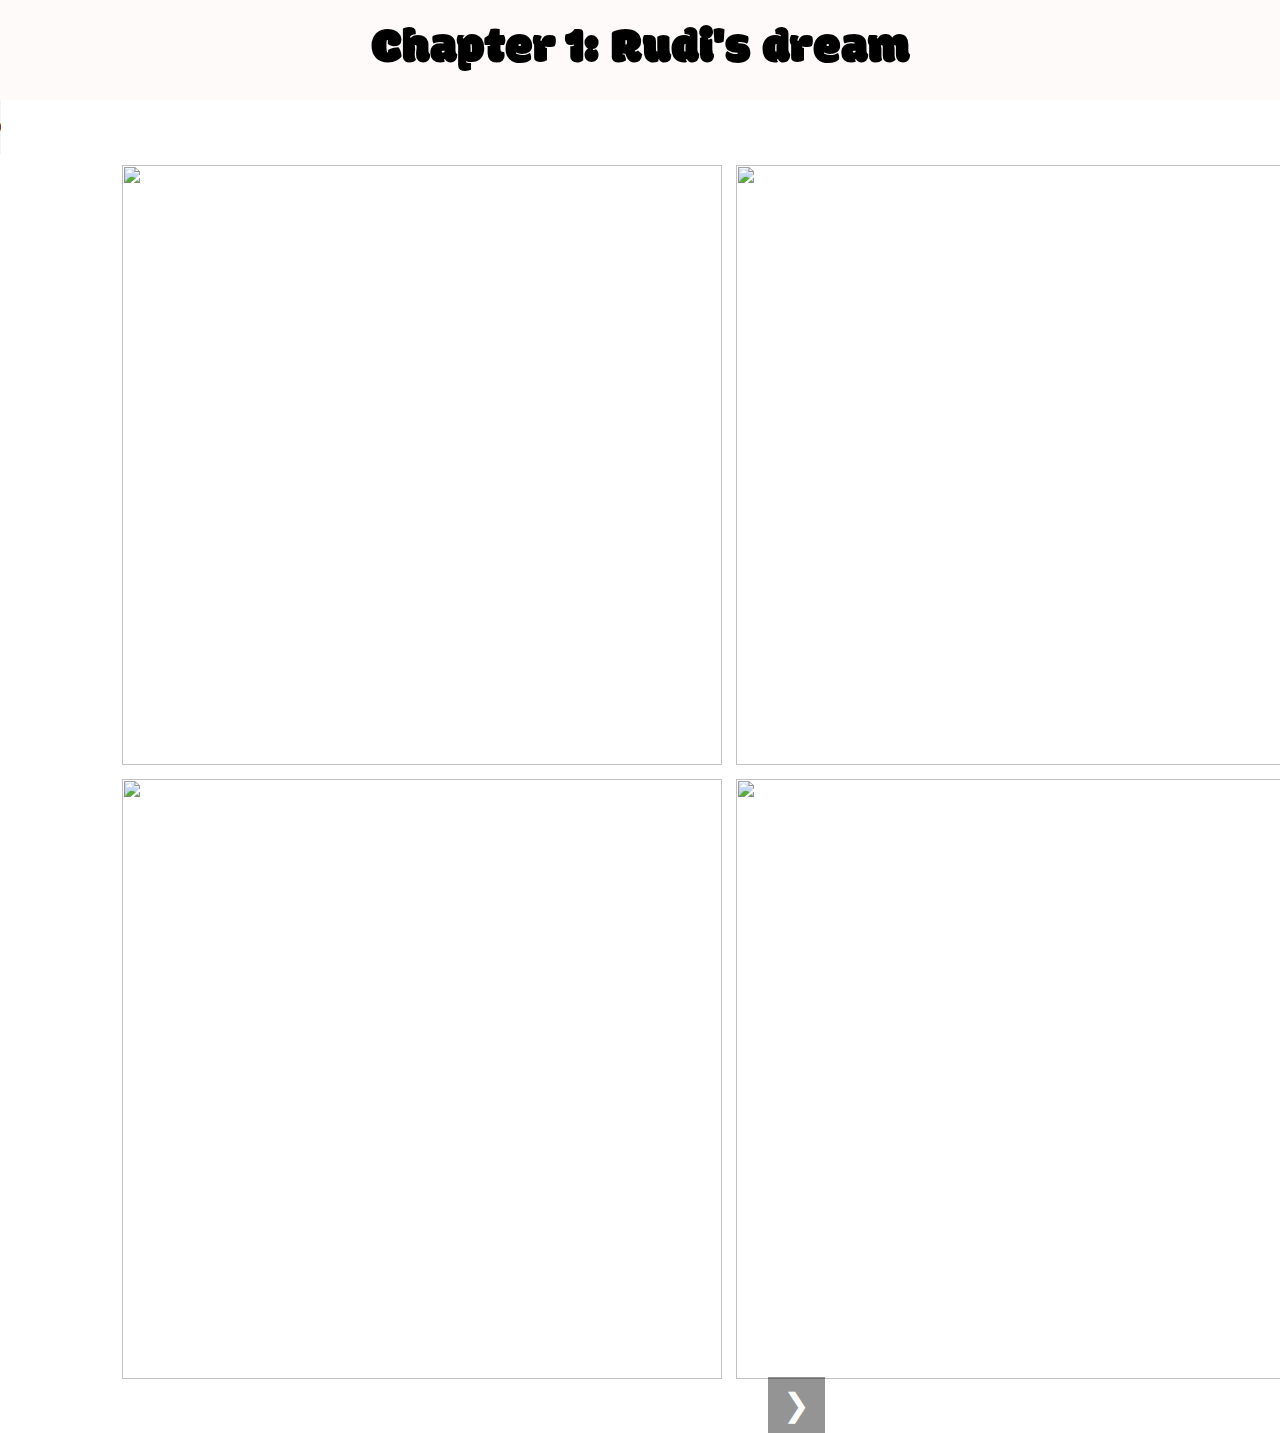
==== index.html @ 5359c795 "Update and rename page1.html to index.html" ====
<!DOCTYPE html>
<html lang="en">
<head>
    <meta charset="UTF-8">
    <meta name="viewport" content="width=device-width, initial-scale=1.0">
    <title>Document</title>
    <link rel="stylesheet" href="page1.css">
    <link rel="preconnect" href="https://fonts.googleapis.com">
    <link rel="preconnect" href="https://fonts.gstatic.com" crossorigin>
    <link href="https://fonts.googleapis.com/css2?family=Modak&display=swap" rel="stylesheet">
</head>
<body>

    <div>
        <div class="chapter">
            <p>Chapter 1: Rudi's dream </p>
        </div>
        <audio id="myAudio" loop controls>
            <source src="narracja - Made with Clipchamp.mp3">
        </audio>

        <div class="zdjęcia">
            <img src="./Zdjęcia/Panel 1.png" alt="">
            <img src="./Zdjęcia/Panel 2.png" alt="">
            <img src="./Zdjęcia/Panel 3.png" alt="">
            <img src="./Zdjęcia/Panel 4.png" alt="">
            
        </div>
    </div>
    <a href="page2.html" class="next">&#10095</a>
</body>
</html>
---- page1.css ----
body {
    margin: 0;
    padding: 0;
}
.chapter {
    width: 100%;
    height: 100px;
    font-size: 50px;
    font-family: "Modak", system-ui;
    font-weight: 300;
    font-style: normal;
    background-color: snow;
    display: grid;
    justify-content: center;
    align-items: center;
    animation: animacja 2s infinite;
    animation-direction: alternate;
}

@media screen  and (max-width:1000px) {
    .chapter {
        font-size: 25px;
        left: 50%;
    }
    
}

.audio {
    position: relative;
    top: -80px;
}

@keyframes animacja {
    from {
        scale: 1; color: black;
    }
    to {
        scale: 0.9; color: rgba(32, 32, 32, 0.858);
    }
}
.chapter p {
    margin: 0;
    padding: 0;
}




.prev {
    left: -65px;

}
.next {

    position: relative;
    left: 60%;
    top: 50%;
    transform: translateY(-50%);
    font-size: 2rem;
    padding: 10px 15px;
    background-color: rgba(0, 0, 0, 0.421);
    color: white;
    border: none;
    cursor: pointer;
    text-decoration: none;
}

@media screen  and (max-width:400px) {
    .next {
        position: relative;
        left: 80%;
    }
    
}

@media screen  and (max-width:400px) {
    .next {
        position: relative;
        left: 80%;
    }
    
}


.zdjęcia {
    width: 80%;
    display:  grid;
    grid-template-columns: 1fr 1fr;
    position: relative;
    left: 9% ;

}

.zdjęcia img {
    width: 600px;    
    height: 600px;
    padding: 2px 2px;
    margin: 5px 5px;
}

@media screen  and (max-width:1000px) {
    .zdjęcia {
        display:  grid;
    grid-template-columns: 1fr;
    }
    
}

@media screen  and (max-width:1000px) {
    .zdjęcia img {
        width: 500px;    
        height: 500px;
        padding: 2px 2px;
        margin: 5px 5px;
    }
    
}

@media screen  and (max-width:600px) {
    .zdjęcia img {
        width: 300px;    
        height: 300px;
        padding: 2px 2px;
        margin: 5px 5px;
    }
    
}
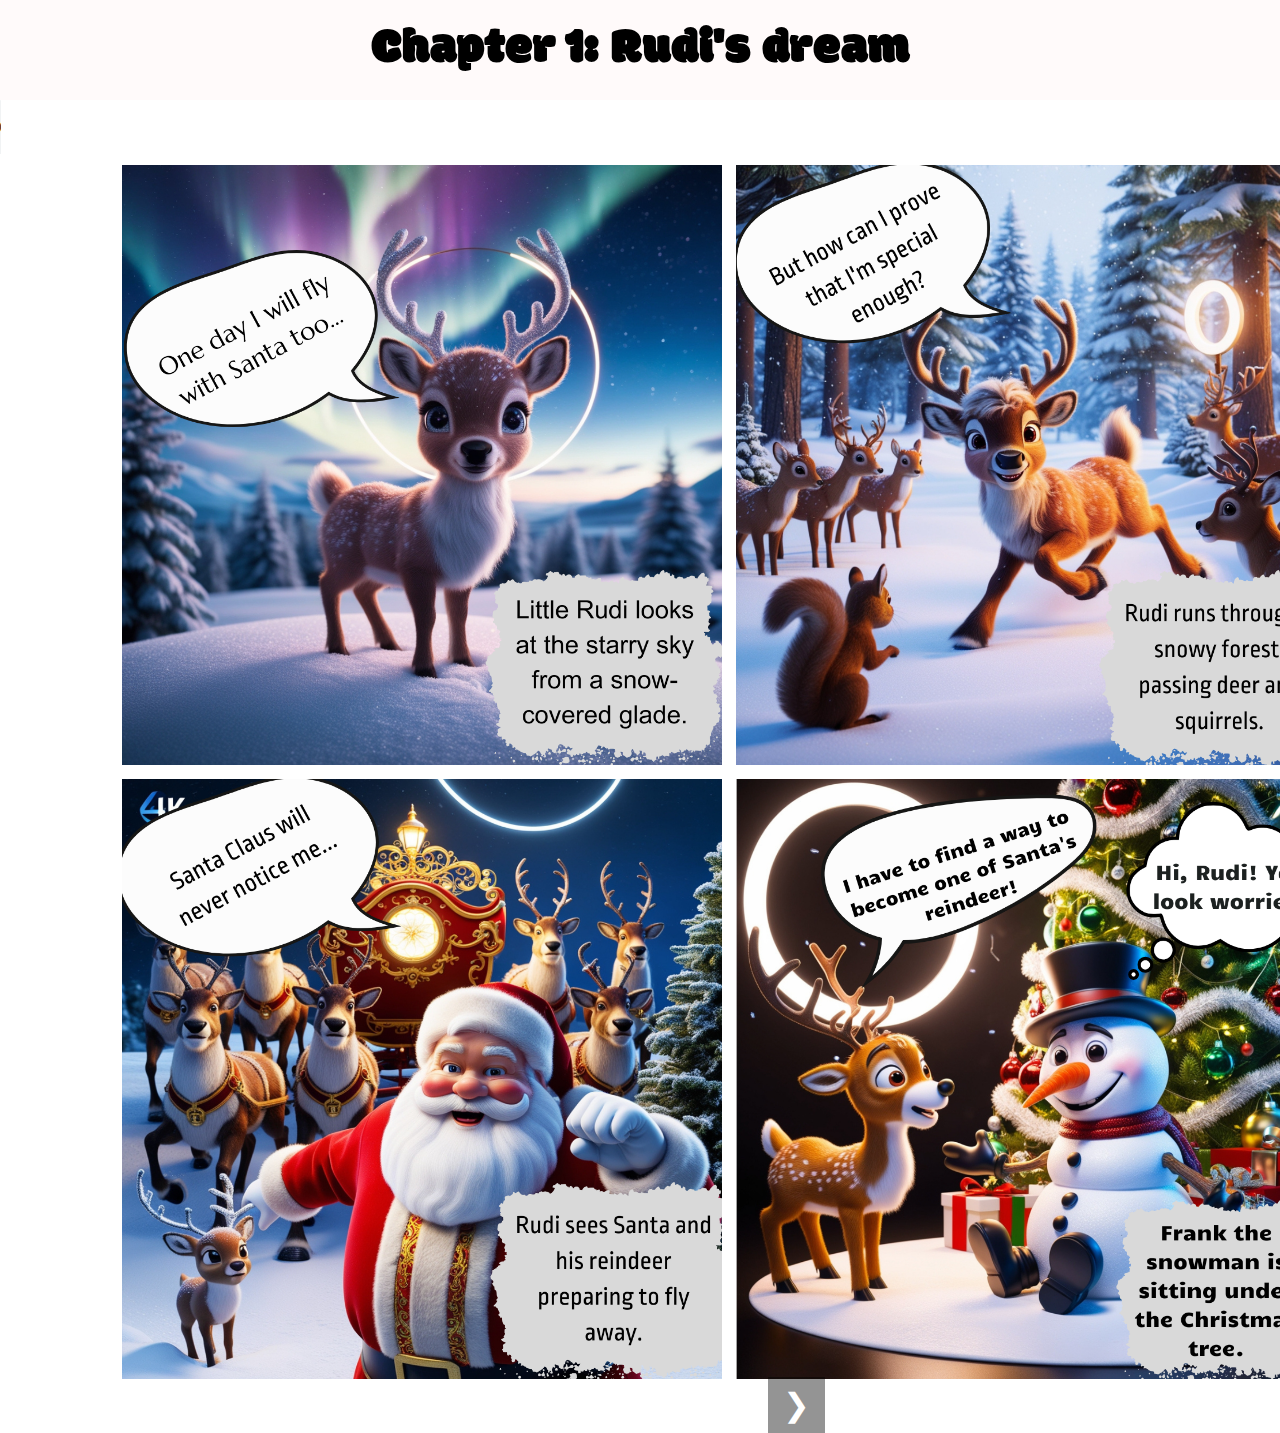
==== commit 66b560af: "Update index.html" ====
--- a/index.html
+++ b/index.html
@@ -20,10 +20,10 @@
         </audio>
 
         <div class="zdjęcia">
-            <img src="./Zdjęcia/Panel 1.png" alt="">
-            <img src="./Zdjęcia/Panel 2.png" alt="">
-            <img src="./Zdjęcia/Panel 3.png" alt="">
-            <img src="./Zdjęcia/Panel 4.png" alt="">
+            <img src="Panel 1.png" alt="">
+            <img src="Panel 2.png" alt="">
+            <img src="Panel 3.png" alt="">
+            <img src="Panel 4.png" alt="">
             
         </div>
     </div>
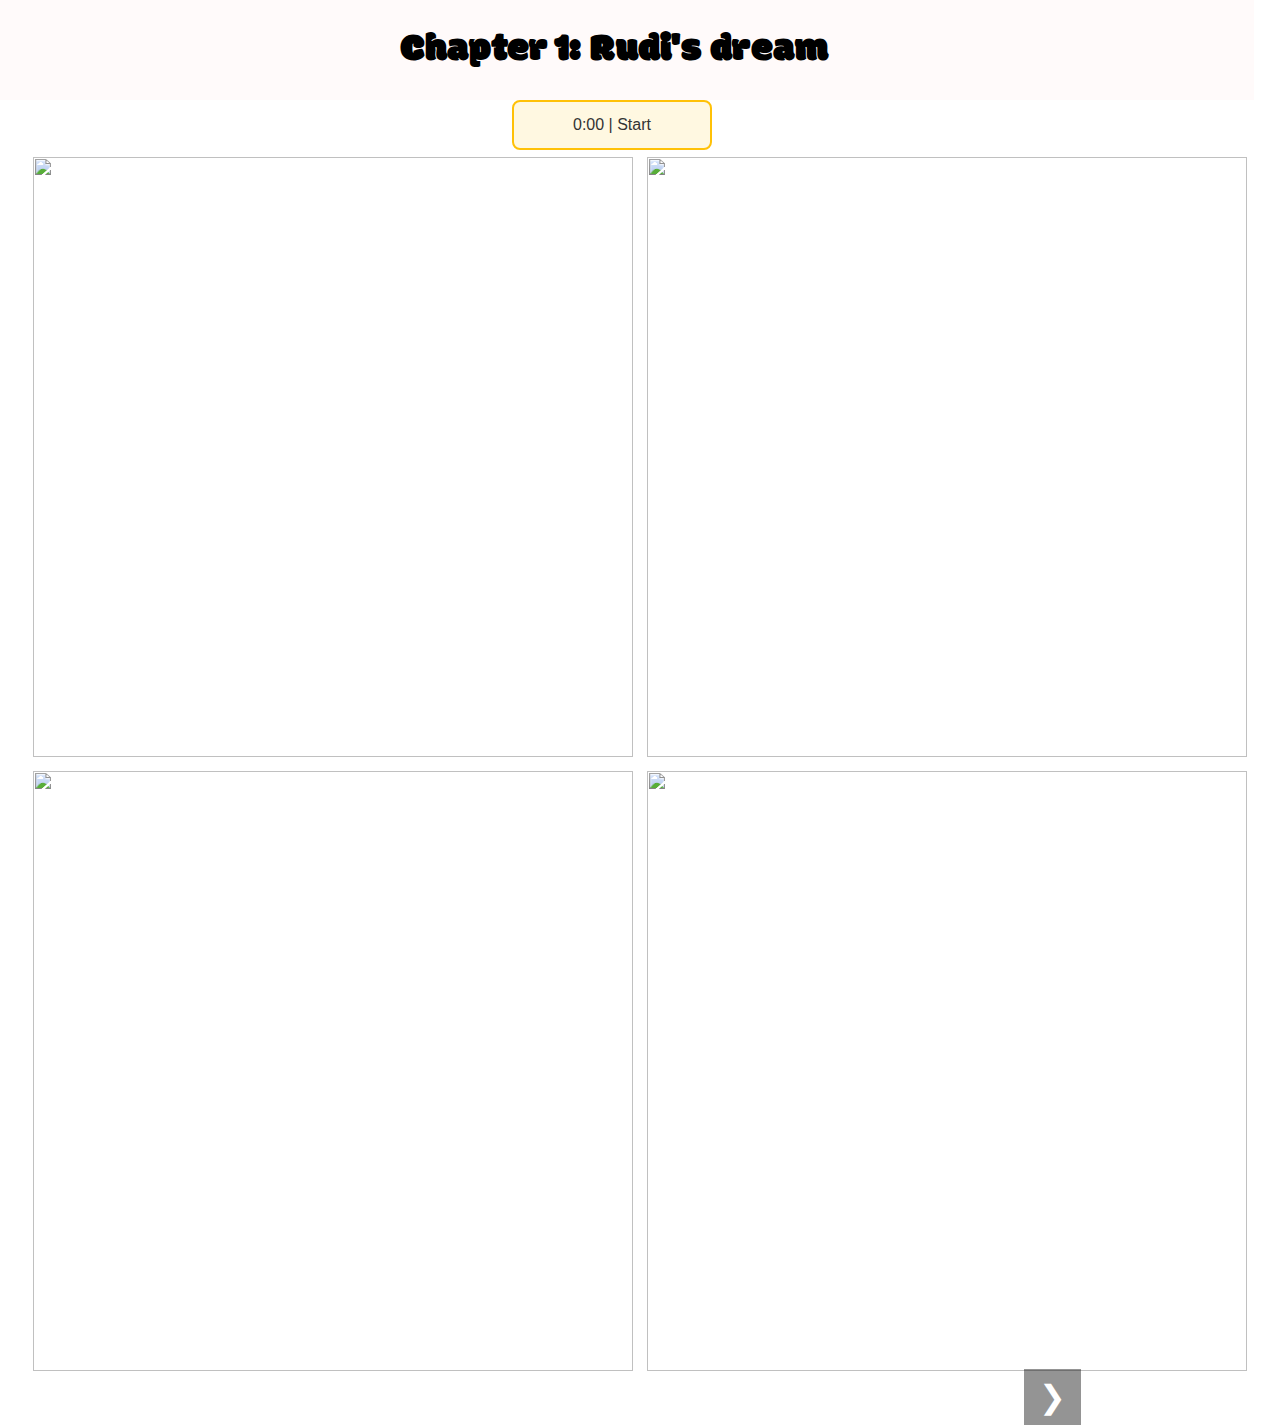
==== commit b9d9c2b5: "Update index.html" ====
--- a/index.html
+++ b/index.html
@@ -15,18 +15,63 @@
         <div class="chapter">
             <p>Chapter 1: Rudi's dream </p>
         </div>
-        <audio id="myAudio" loop controls>
-            <source src="narracja - Made with Clipchamp.mp3">
-        </audio>
+        <audio id="audio" src="narracja - Made with Clipchamp.mp3"></audio>
+        <button id="controlButton">00:00 | Start</button>
 
         <div class="zdjęcia">
-            <img src="Panel 1.png" alt="">
-            <img src="Panel 2.png" alt="">
-            <img src="Panel 3.png" alt="">
-            <img src="Panel 4.png" alt="">
+            <img src="./Zdjęcia/Panel 1.png" alt="">
+            <img src="./Zdjęcia/Panel 2.png" alt="">
+            <img src="./Zdjęcia/Panel 3.png" alt="">
+            <img src="./Zdjęcia/Panel 4.png" alt="">
             
         </div>
     </div>
     <a href="page2.html" class="next">&#10095</a>
+
+    <script>
+        const audio = document.getElementById('audio');
+        const controlButton = document.getElementById('controlButton');
+
+        // Funkcja formatująca czas w formacie MM:SS
+        function formatTime(seconds) {
+            const minutes = Math.floor(seconds / 60);
+            const secs = Math.floor(seconds % 60).toString().padStart(2, '0');
+            return `${minutes}:${secs}`;
+        }
+
+        // Ustawienie początkowego czasu na 10 sekund
+        audio.addEventListener('loadedmetadata', () => {
+            audio.currentTime = 0;
+        });
+
+        // Aktualizacja czasu i kontrola przycisku
+        audio.addEventListener('timeupdate', () => {
+            controlButton.textContent = `${formatTime(audio.currentTime)} | ${audio.paused ? "Start" : "Pause"}`;
+            if (audio.currentTime >= 38) {
+                audio.pause();
+                audio.currentTime = 0; // Powrót do 10 sekundy
+                controlButton.textContent = `${formatTime(audio.currentTime)} | Start`;
+            }
+        });
+
+        // Obsługa kliknięcia przycisku
+        controlButton.addEventListener('click', () => {
+            if (audio.paused) {
+                if (audio.currentTime < 10 || audio.currentTime >= 38) {
+                    audio.currentTime = 0; // Zawsze zaczyna od 10 sekundy
+                }
+                audio.play();
+            } else {
+                audio.pause();
+            }
+            controlButton.textContent = `${formatTime(audio.currentTime)} | ${audio.paused ? "Start" : "Pause"}`;
+        });
+
+        // Reset przycisku po zakończeniu odtwarzania
+        audio.addEventListener('ended', () => {
+            audio.currentTime = 0;
+            controlButton.textContent = `00:00 | Start`;
+        });
+    </script>
 </body>
 </html>
--- a/page1.css
+++ b/page1.css
@@ -13,14 +13,55 @@
     display: grid;
     justify-content: center;
     align-items: center;
+
+}
+
+.chapter p {
     animation: animacja 2s infinite;
     animation-direction: alternate;
 }
 
+@media screen  and (max-width:1366px) {
+    .chapter {
+        font-size: 40px;
+        position: relative;
+        left: -2%;
+    }
+    
+}
+
+@media screen  and (max-width:1100px) {
+    .chapter {
+        font-size: 40px;
+        position: relative;
+        left: 8%;
+    }
+    
+}
+
 @media screen  and (max-width:1000px) {
     .chapter {
-        font-size: 25px;
-        left: 50%;
+        font-size: 40px;
+        position: relative;
+        left: 4%;
+    }
+    
+}
+
+@media screen  and (max-width:500px) {
+    .chapter {
+        font-size: 30px;
+        position: relative;
+        left: 3%;
+    }
+    
+}
+
+@media screen  and (max-width:500px) {
+    .chapter {
+        font-size: 20px;
+        position: relative;
+        left: 4%;
     }
     
 }
@@ -29,6 +70,80 @@
     position: relative;
     top: -80px;
 }
+
+@media screen and (max-width:367px) {
+    .audio {
+        position: relative;
+        left: 80px;
+        top: 0px;
+    }
+    
+}
+
+button {
+    width: 200px;
+    height: 50px;
+    padding: 10px 20px;
+    font-size: 16px;
+    border: 2px solid #ffc107;
+    border-radius: 8px;
+    background-color: #fff8e1;
+    color: #333;
+    cursor: pointer;
+    position: relative;
+    left: 43%;
+}
+button:hover {
+    background-color: #ffd54f;
+    border-color: #ffb300;
+}
+@media screen  and (max-width:1366px){
+    button {
+        position: relative;
+        left:40%;
+    }
+    
+}
+@media screen  and (max-width:1100px){
+    button {
+        position: relative;
+        left:50%;
+    }
+    
+}
+@media screen  and (max-width:1000px){
+    button {
+        position: relative;
+        left:42%;
+    }
+    
+}
+
+@media screen  and (max-width:500px){
+    button {
+        position: relative;
+        left:35%;
+    }
+    
+}
+
+@media screen  and (max-width:500px){
+    button {
+        position: relative;
+        left:28%;
+    }
+    
+}
+
+@media screen  and (max-width:350px){
+    button {
+        position: relative;
+        left:24%;
+    }
+    
+}
+
+
 
 @keyframes animacja {
     from {
@@ -46,10 +161,7 @@
 
 
 
-.prev {
-    left: -65px;
-
-}
+
 .next {
 
     position: relative;
@@ -65,6 +177,14 @@
     text-decoration: none;
 }
 
+@media screen  and (max-width:1366px) {
+    .next {
+        position: relative;
+        left: 80%;
+    }
+    
+}
+
 @media screen  and (max-width:400px) {
     .next {
         position: relative;
@@ -73,10 +193,10 @@
     
 }
 
-@media screen  and (max-width:400px) {
+@media screen  and (max-width:1000px) {
     .next {
         position: relative;
-        left: 80%;
+        left: 75%;
     }
     
 }
@@ -96,6 +216,61 @@
     height: 600px;
     padding: 2px 2px;
     margin: 5px 5px;
+}
+
+@media screen and (max-width:1500px) {
+    .zdjęcia {
+        position: relative;
+        left: 4.5%;
+    }
+    
+}
+
+@media screen and (max-width:1400px) {
+    .zdjęcia {
+        position: relative;
+        left: 2%;
+    }
+    
+}
+
+@media screen and (max-width:1260px) {
+    .zdjęcia {
+        position: relative;
+        left: 1%;
+    }
+    
+}
+
+@media screen and (max-width:1000px) {
+    .zdjęcia {
+        position: relative;
+        left: 25%;
+    }
+    
+}
+@media screen and (max-width:500px) {
+    .zdjęcia {
+        position: relative;
+        left: 22%;
+    }
+    
+}
+
+@media screen and (max-width:400px) {
+    .zdjęcia {
+        position: relative;
+        left: 12%;
+    }
+    
+}
+
+@media screen and (max-width:350px) {
+    .zdjęcia {
+        position: relative;
+        left: 5%;
+    }
+    
 }
 
 @media screen  and (max-width:1000px) {
@@ -129,3 +304,10 @@
 
 
 
+.audio {
+    position: relative;
+    left: 40%;
+    top: 10%;
+}
+
+
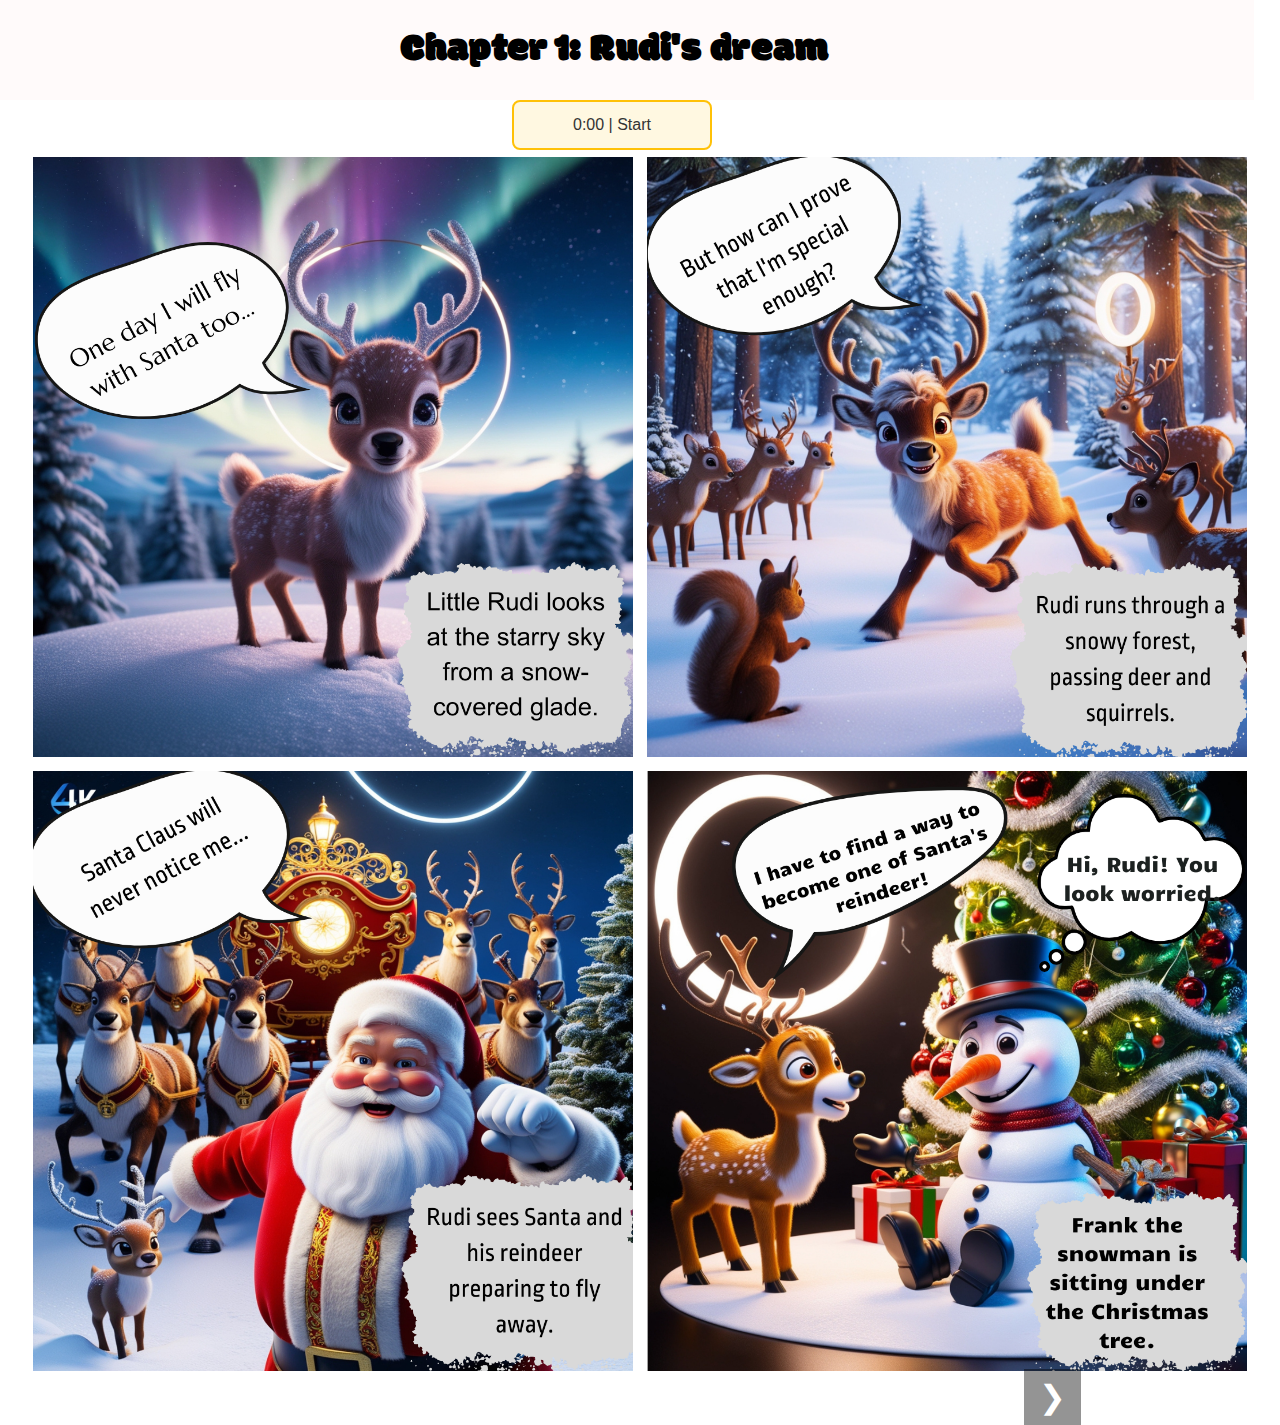
==== commit 6a589b83: "Update index.html" ====
--- a/index.html
+++ b/index.html
@@ -19,10 +19,10 @@
         <button id="controlButton">00:00 | Start</button>
 
         <div class="zdjęcia">
-            <img src="./Zdjęcia/Panel 1.png" alt="">
-            <img src="./Zdjęcia/Panel 2.png" alt="">
-            <img src="./Zdjęcia/Panel 3.png" alt="">
-            <img src="./Zdjęcia/Panel 4.png" alt="">
+            <img src="Panel 1.png" alt="">
+            <img src="Panel 2.png" alt="">
+            <img src="Panel 3.png" alt="">
+            <img src="Panel 4.png" alt="">
             
         </div>
     </div>
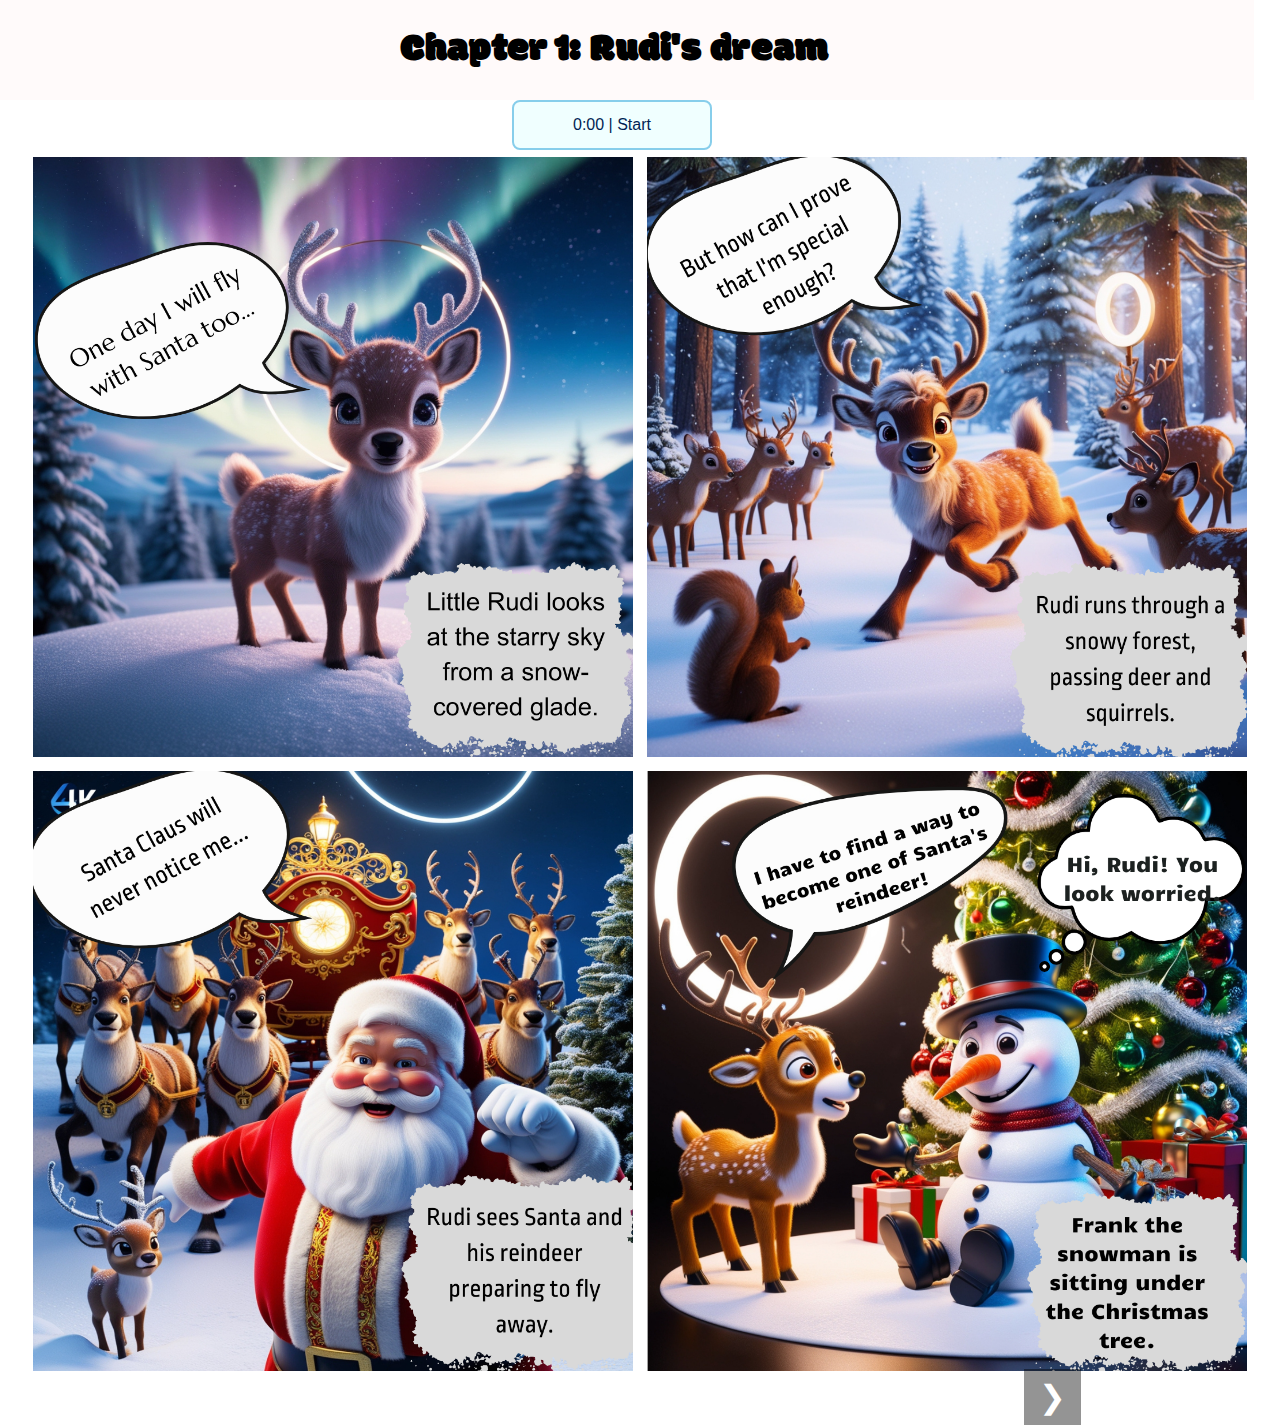
==== commit 11d18c32: "Update index.html" ====
--- a/index.html
+++ b/index.html
@@ -16,7 +16,7 @@
             <p>Chapter 1: Rudi's dream </p>
         </div>
         <audio id="audio" src="narracja - Made with Clipchamp.mp3"></audio>
-        <button id="controlButton">00:00 | Start</button>
+        <button class="button" id="controlButton">00:00 | Start</button>
 
         <div class="zdjęcia">
             <img src="Panel 1.png" alt="">
--- a/page1.css
+++ b/page1.css
@@ -80,39 +80,39 @@
     
 }
 
-button {
+.button {
     width: 200px;
     height: 50px;
     padding: 10px 20px;
     font-size: 16px;
-    border: 2px solid #ffc107;
+    border: 2px solid #87CEEB;
     border-radius: 8px;
-    background-color: #fff8e1;
-    color: #333;
+    background-color: #F0FFFF;
+    color: #001F54;
     cursor: pointer;
     position: relative;
     left: 43%;
 }
-button:hover {
-    background-color: #ffd54f;
-    border-color: #ffb300;
+.button:hover {
+    background-color: #87CEEB;
+    border-color: #87CEEB;
 }
 @media screen  and (max-width:1366px){
-    button {
+    .button {
         position: relative;
         left:40%;
     }
     
 }
 @media screen  and (max-width:1100px){
-    button {
+    .button {
         position: relative;
         left:50%;
     }
     
 }
 @media screen  and (max-width:1000px){
-    button {
+    .button {
         position: relative;
         left:42%;
     }
@@ -120,7 +120,7 @@
 }
 
 @media screen  and (max-width:500px){
-    button {
+    .button {
         position: relative;
         left:35%;
     }
@@ -128,7 +128,7 @@
 }
 
 @media screen  and (max-width:500px){
-    button {
+    .button {
         position: relative;
         left:28%;
     }
@@ -136,7 +136,7 @@
 }
 
 @media screen  and (max-width:350px){
-    button {
+    .button {
         position: relative;
         left:24%;
     }
